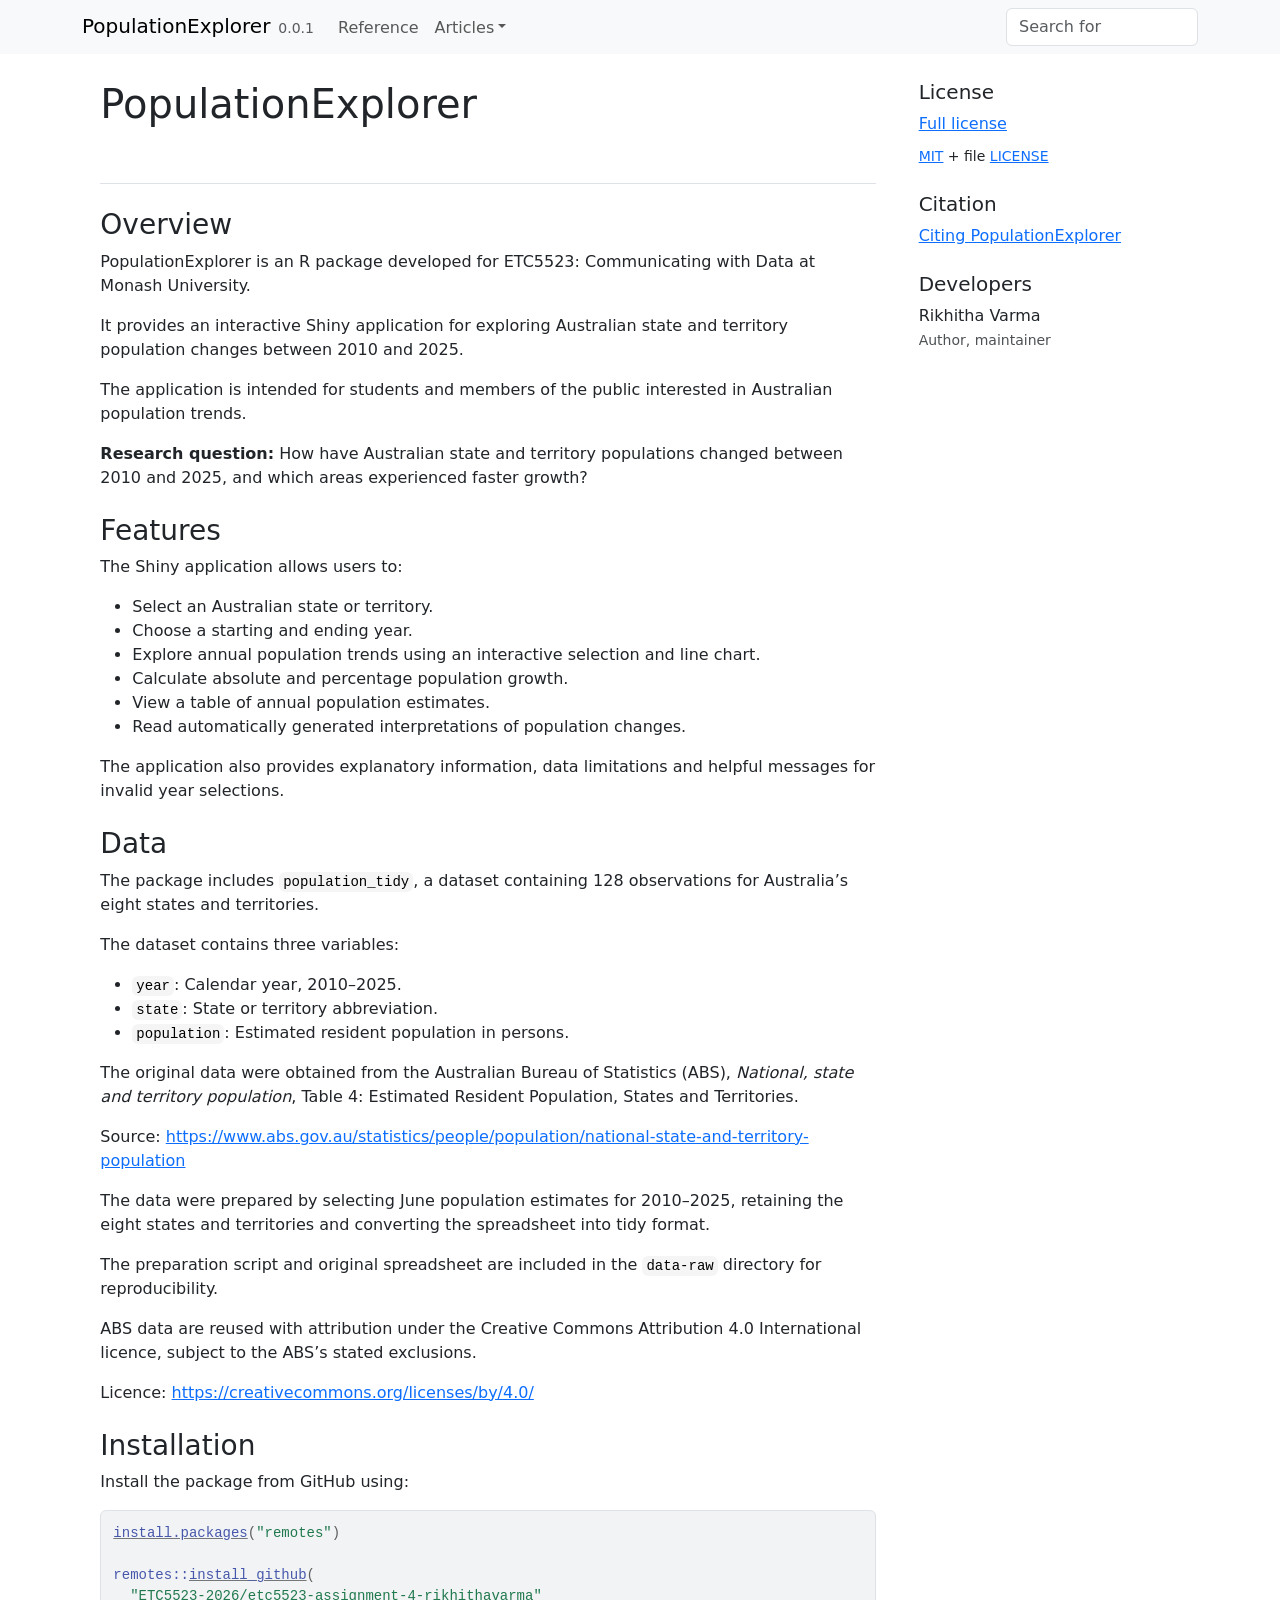
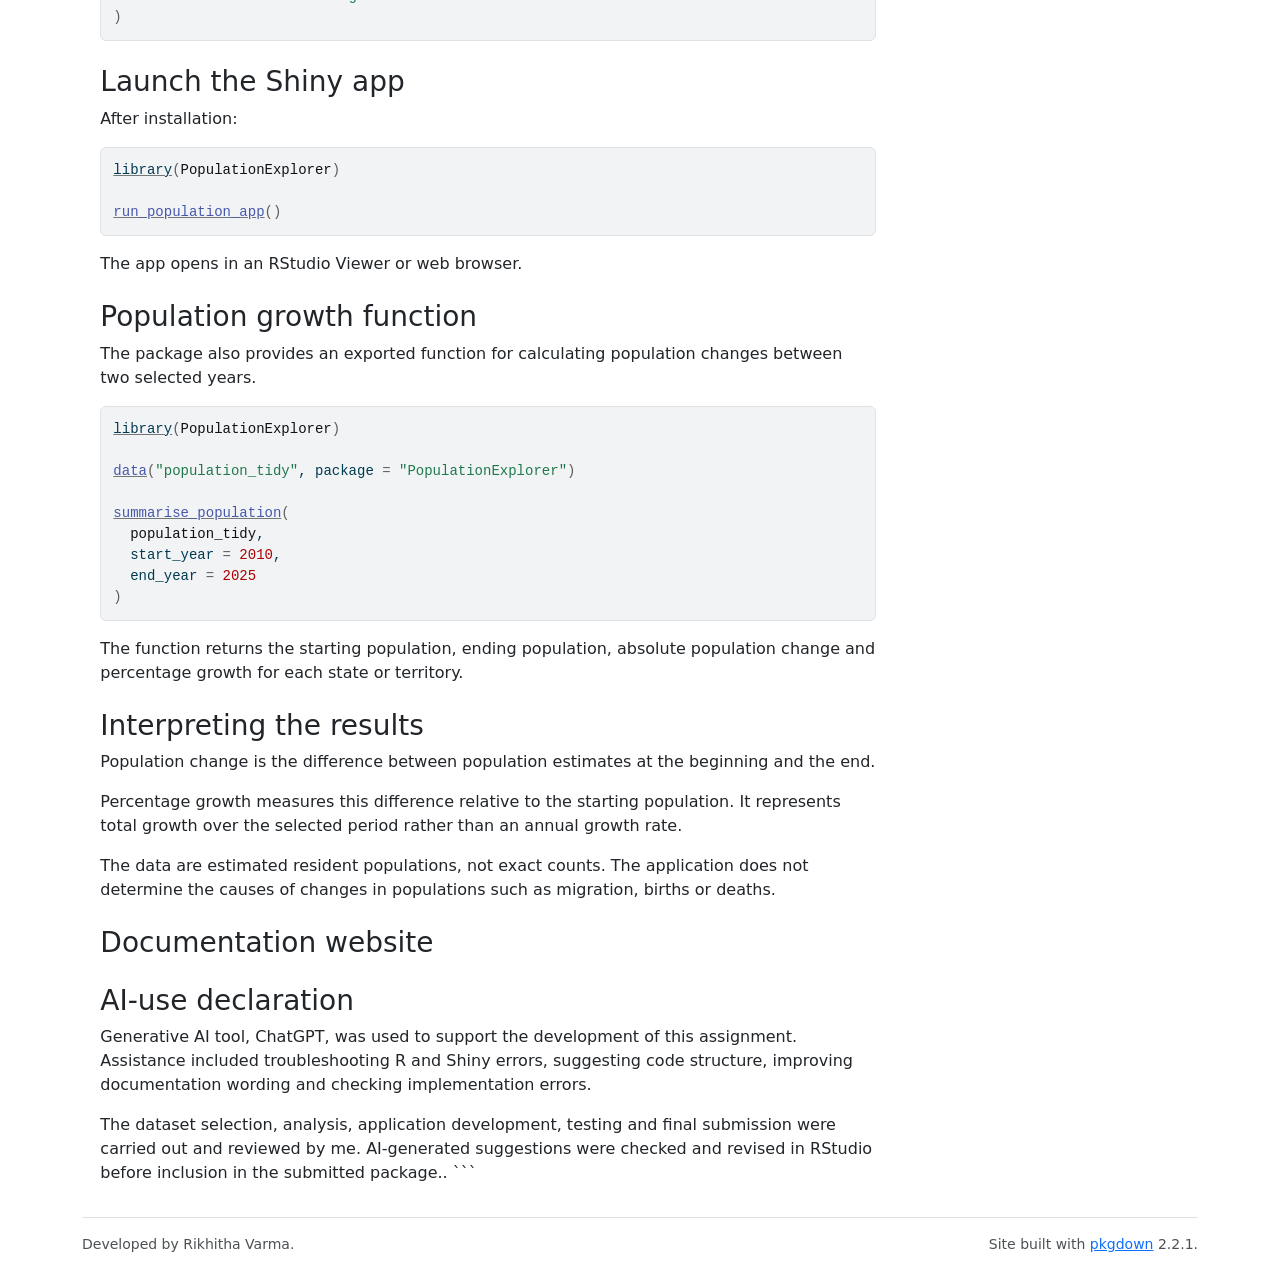
==== docs/index.html @ 6e0d7a97 "Added pkgdown documentation website" ====
<!DOCTYPE html>
<!-- Generated by pkgdown: do not edit by hand --><html lang="en">
<head>
<meta http-equiv="Content-Type" content="text/html; charset=UTF-8">
<meta charset="utf-8">
<meta http-equiv="X-UA-Compatible" content="IE=edge">
<meta name="viewport" content="width=device-width, initial-scale=1, shrink-to-fit=no">
<title>Explore Australian State and Territory Population Growth • PopulationExplorer</title>
<script src="deps/jquery-3.6.0/jquery-3.6.0.min.js"></script><meta name="viewport" content="width=device-width, initial-scale=1, shrink-to-fit=no">
<link href="deps/bootstrap-5.3.1/bootstrap.min.css" rel="stylesheet">
<script src="deps/bootstrap-5.3.1/bootstrap.bundle.min.js"></script><link href="deps/font-awesome-6.5.2/css/all.min.css" rel="stylesheet">
<link href="deps/font-awesome-6.5.2/css/v4-shims.min.css" rel="stylesheet">
<script src="deps/headroom-0.11.0/headroom.min.js"></script><script src="deps/headroom-0.11.0/jQuery.headroom.min.js"></script><script src="deps/bootstrap-toc-1.0.1/bootstrap-toc.min.js"></script><script src="deps/clipboard.js-2.0.11/clipboard.min.js"></script><script src="deps/search-1.0.0/autocomplete.jquery.min.js"></script><script src="deps/search-1.0.0/fuse.min.js"></script><script src="deps/search-1.0.0/mark.min.js"></script><!-- pkgdown --><script src="pkgdown.js"></script><meta property="og:title" content="Explore Australian State and Territory Population Growth">
<meta name="description" content="Provides annual population estimates for Australian states and territories from 2010 to 2025. Includes functions for summarising population growth and an interactive Shiny application for exploring population changes over time.">
<meta property="og:description" content="Provides annual population estimates for Australian states and territories from 2010 to 2025. Includes functions for summarising population growth and an interactive Shiny application for exploring population changes over time.">
</head>
<body>
    <a href="#main" class="visually-hidden-focusable">Skip to contents</a>


    <nav class="navbar navbar-expand-lg fixed-top bg-light" data-bs-theme="light" aria-label="Site navigation"><div class="container">

    <a class="navbar-brand me-2" href="index.html">PopulationExplorer</a>

    <small class="nav-text text-muted me-auto" data-bs-toggle="tooltip" data-bs-placement="bottom" title="">0.0.1</small>


    <button class="navbar-toggler" type="button" data-bs-toggle="collapse" data-bs-target="#navbar" aria-controls="navbar" aria-expanded="false" aria-label="Toggle navigation">
      <span class="navbar-toggler-icon"></span>
    </button>

    <div id="navbar" class="collapse navbar-collapse ms-3">
      <ul class="navbar-nav me-auto">
<li class="nav-item"><a class="nav-link" href="reference/index.html">Reference</a></li>
<li class="nav-item dropdown">
  <button class="nav-link dropdown-toggle" type="button" id="dropdown-articles" data-bs-toggle="dropdown" aria-expanded="false" aria-haspopup="true">Articles</button>
  <ul class="dropdown-menu" aria-labelledby="dropdown-articles">
<li><a class="dropdown-item" href="articles/using-population-explorer.html">Using PopulationExplorer</a></li>
  </ul>
</li>
      </ul>
<ul class="navbar-nav">
<li class="nav-item"><form class="form-inline" role="search">
 <input class="form-control" type="search" name="search-input" id="search-input" autocomplete="off" aria-label="Search site" placeholder="Search for" data-search-index="search.json">
</form></li>
      </ul>
</div>


  </div>
</nav><div class="container template-home">
<div class="row">
  <main id="main" class="col-md-9"><div class="section level1">
<div class="page-header"><h1 id="populationexplorer">PopulationExplorer<a class="anchor" aria-label="anchor" href="#populationexplorer"></a>
</h1></div>
<div class="section level2">
<h2 id="overview">Overview<a class="anchor" aria-label="anchor" href="#overview"></a>
</h2>
<p>PopulationExplorer is an R package developed for ETC5523: Communicating with Data at Monash University.</p>
<p>It provides an interactive Shiny application for exploring Australian state and territory population changes between 2010 and 2025.</p>
<p>The application is intended for students and members of the public interested in Australian population trends.</p>
<p><strong>Research question:</strong> How have Australian state and territory populations changed between 2010 and 2025, and which areas experienced faster growth?</p>
</div>
<div class="section level2">
<h2 id="features">Features<a class="anchor" aria-label="anchor" href="#features"></a>
</h2>
<p>The Shiny application allows users to:</p>
<ul>
<li>Select an Australian state or territory.</li>
<li>Choose a starting and ending year.</li>
<li>Explore annual population trends using an interactive selection and line chart.</li>
<li>Calculate absolute and percentage population growth.</li>
<li>View a table of annual population estimates.</li>
<li>Read automatically generated interpretations of population changes.</li>
</ul>
<p>The application also provides explanatory information, data limitations and helpful messages for invalid year selections.</p>
</div>
<div class="section level2">
<h2 id="data">Data<a class="anchor" aria-label="anchor" href="#data"></a>
</h2>
<p>The package includes <code>population_tidy</code>, a dataset containing 128 observations for Australia’s eight states and territories.</p>
<p>The dataset contains three variables:</p>
<ul>
<li>
<code>year</code>: Calendar year, 2010–2025.</li>
<li>
<code>state</code>: State or territory abbreviation.</li>
<li>
<code>population</code>: Estimated resident population in persons.</li>
</ul>
<p>The original data were obtained from the Australian Bureau of Statistics (ABS), <em>National, state and territory population</em>, Table 4: Estimated Resident Population, States and Territories.</p>
<p>Source: <a href="https://www.abs.gov.au/statistics/people/population/national-state-and-territory-population" class="external-link uri">https://www.abs.gov.au/statistics/people/population/national-state-and-territory-population</a></p>
<p>The data were prepared by selecting June population estimates for 2010–2025, retaining the eight states and territories and converting the spreadsheet into tidy format.</p>
<p>The preparation script and original spreadsheet are included in the <code>data-raw</code> directory for reproducibility.</p>
<p>ABS data are reused with attribution under the Creative Commons Attribution 4.0 International licence, subject to the ABS’s stated exclusions.</p>
<p>Licence: <a href="https://creativecommons.org/licenses/by/4.0/" class="external-link uri">https://creativecommons.org/licenses/by/4.0/</a></p>
</div>
<div class="section level2">
<h2 id="installation">Installation<a class="anchor" aria-label="anchor" href="#installation"></a>
</h2>
<p>Install the package from GitHub using:</p>
<div class="sourceCode" id="cb1"><pre class="downlit sourceCode r">
<code class="sourceCode R"><span><span class="fu"><a href="https://rdrr.io/r/utils/install.packages.html" class="external-link">install.packages</a></span><span class="op">(</span><span class="st">"remotes"</span><span class="op">)</span></span>
<span></span>
<span><span class="fu">remotes</span><span class="fu">::</span><span class="fu"><a href="https://remotes.r-lib.org/reference/install_github.html" class="external-link">install_github</a></span><span class="op">(</span></span>
<span>  <span class="st">"ETC5523-2026/etc5523-assignment-4-rikhithavarma"</span></span>
<span><span class="op">)</span></span></code></pre></div>
</div>
<div class="section level2">
<h2 id="launch-the-shiny-app">Launch the Shiny app<a class="anchor" aria-label="anchor" href="#launch-the-shiny-app"></a>
</h2>
<p>After installation:</p>
<div class="sourceCode" id="cb2"><pre class="downlit sourceCode r">
<code class="sourceCode R"><span><span class="kw"><a href="https://rdrr.io/r/base/library.html" class="external-link">library</a></span><span class="op">(</span><span class="va">PopulationExplorer</span><span class="op">)</span></span>
<span></span>
<span><span class="fu"><a href="reference/run_population_app.html">run_population_app</a></span><span class="op">(</span><span class="op">)</span></span></code></pre></div>
<p>The app opens in an RStudio Viewer or web browser.</p>
</div>
<div class="section level2">
<h2 id="population-growth-function">Population growth function<a class="anchor" aria-label="anchor" href="#population-growth-function"></a>
</h2>
<p>The package also provides an exported function for calculating population changes between two selected years.</p>
<div class="sourceCode" id="cb3"><pre class="downlit sourceCode r">
<code class="sourceCode R"><span><span class="kw"><a href="https://rdrr.io/r/base/library.html" class="external-link">library</a></span><span class="op">(</span><span class="va">PopulationExplorer</span><span class="op">)</span></span>
<span></span>
<span><span class="fu"><a href="https://rdrr.io/r/utils/data.html" class="external-link">data</a></span><span class="op">(</span><span class="st">"population_tidy"</span>, package <span class="op">=</span> <span class="st">"PopulationExplorer"</span><span class="op">)</span></span>
<span></span>
<span><span class="fu"><a href="reference/summarise_population.html">summarise_population</a></span><span class="op">(</span></span>
<span>  <span class="va">population_tidy</span>,</span>
<span>  start_year <span class="op">=</span> <span class="fl">2010</span>,</span>
<span>  end_year <span class="op">=</span> <span class="fl">2025</span></span>
<span><span class="op">)</span></span></code></pre></div>
<p>The function returns the starting population, ending population, absolute population change and percentage growth for each state or territory.</p>
</div>
<div class="section level2">
<h2 id="interpreting-the-results">Interpreting the results<a class="anchor" aria-label="anchor" href="#interpreting-the-results"></a>
</h2>
<p>Population change is the difference between population estimates at the beginning and the end.</p>
<p>Percentage growth measures this difference relative to the starting population. It represents total growth over the selected period rather than an annual growth rate.</p>
<p>The data are estimated resident populations, not exact counts. The application does not determine the causes of changes in populations such as migration, births or deaths.</p>
</div>
<div class="section level2">
<h2 id="documentation-website">Documentation website<a class="anchor" aria-label="anchor" href="#documentation-website"></a>
</h2>
</div>
<div class="section level2">
<h2 id="ai-use-declaration">AI-use declaration<a class="anchor" aria-label="anchor" href="#ai-use-declaration"></a>
</h2>
<p>Generative AI tool, ChatGPT, was used to support the development of this assignment. Assistance included troubleshooting R and Shiny errors, suggesting code structure, improving documentation wording and checking implementation errors.</p>
<p>The dataset selection, analysis, application development, testing and final submission were carried out and reviewed by me. AI-generated suggestions were checked and revised in RStudio before inclusion in the submitted package.. ```</p>
</div>
</div>
  </main><aside class="col-md-3"><div class="license">
<h2 data-toc-skip>License</h2>
<ul class="list-unstyled">
<li><a href="LICENSE.html">Full license</a></li>
<li><small><a href="https://opensource.org/licenses/mit-license.php" class="external-link">MIT</a> + file <a href="LICENSE-text.html">LICENSE</a></small></li>
</ul>
</div>


<div class="citation">
<h2 data-toc-skip>Citation</h2>
<ul class="list-unstyled">
<li><a href="authors.html#citation">Citing PopulationExplorer</a></li>
</ul>
</div>

<div class="developers">
<h2 data-toc-skip>Developers</h2>
<ul class="list-unstyled">
<li>Rikhitha Varma <br><small class="roles"> Author, maintainer </small>   </li>
</ul>
</div>



  </aside>
</div>


    <footer><div class="pkgdown-footer-left">
  <p>Developed by Rikhitha Varma.</p>
</div>

<div class="pkgdown-footer-right">
  <p>Site built with <a href="https://pkgdown.r-lib.org/" class="external-link">pkgdown</a> 2.2.1.</p>
</div>

    </footer>
</div>





  </body>
</html>
---- docs/deps/font-awesome-6.5.2/css/v4-shims.min.css ----
/*!
 * Font Awesome Free 6.5.2 by @fontawesome - https://fontawesome.com
 * License - https://fontawesome.com/license/free (Icons: CC BY 4.0, Fonts: SIL OFL 1.1, Code: MIT License)
 * Copyright 2024 Fonticons, Inc.
 */
.fa.fa-glass:before{content:"\f000"}.fa.fa-envelope-o{font-family:"Font Awesome 6 Free";font-weight:400}.fa.fa-envelope-o:before{content:"\f0e0"}.fa.fa-star-o{font-family:"Font Awesome 6 Free";font-weight:400}.fa.fa-star-o:before{content:"\f005"}.fa.fa-close:before,.fa.fa-remove:before{content:"\f00d"}.fa.fa-gear:before{content:"\f013"}.fa.fa-trash-o{font-family:"Font Awesome 6 Free";font-weight:400}.fa.fa-trash-o:before{content:"\f2ed"}.fa.fa-home:before{content:"\f015"}.fa.fa-file-o{font-family:"Font Awesome 6 Free";font-weight:400}.fa.fa-file-o:before{content:"\f15b"}.fa.fa-clock-o{font-family:"Font Awesome 6 Free";font-weight:400}.fa.fa-clock-o:before{content:"\f017"}.fa.fa-arrow-circle-o-down{font-family:"Font Awesome 6 Free";font-weight:400}.fa.fa-arrow-circle-o-down:before{content:"\f358"}.fa.fa-arrow-circle-o-up{font-family:"Font Awesome 6 Free";font-weight:400}.fa.fa-arrow-circle-o-up:before{content:"\f35b"}.fa.fa-play-circle-o{font-family:"Font Awesome 6 Free";font-weight:400}.fa.fa-play-circle-o:before{content:"\f144"}.fa.fa-repeat:before,.fa.fa-rotate-right:before{content:"\f01e"}.fa.fa-refresh:before{content:"\f021"}.fa.fa-list-alt{font-family:"Font Awesome 6 Free";font-weight:400}.fa.fa-list-alt:before{content:"\f022"}.fa.fa-dedent:before{content:"\f03b"}.fa.fa-video-camera:before{content:"\f03d"}.fa.fa-picture-o{font-family:"Font Awesome 6 Free";font-weight:400}.fa.fa-picture-o:before{content:"\f03e"}.fa.fa-photo{font-family:"Font Awesome 6 Free";font-weight:400}.fa.fa-photo:before{content:"\f03e"}.fa.fa-image{font-family:"Font Awesome 6 Free";font-weight:400}.fa.fa-image:before{content:"\f03e"}.fa.fa-map-marker:before{content:"\f3c5"}.fa.fa-pencil-square-o{font-family:"Font Awesome 6 Free";font-weight:400}.fa.fa-pencil-square-o:before{content:"\f044"}.fa.fa-edit{font-family:"Font Awesome 6 Free";font-weight:400}.fa.fa-edit:before{content:"\f044"}.fa.fa-share-square-o:before{content:"\f14d"}.fa.fa-check-square-o{font-family:"Font Awesome 6 Free";font-weight:400}.fa.fa-check-square-o:before{content:"\f14a"}.fa.fa-arrows:before{content:"\f0b2"}.fa.fa-times-circle-o{font-family:"Font Awesome 6 Free";font-weight:400}.fa.fa-times-circle-o:before{content:"\f057"}.fa.fa-check-circle-o{font-family:"Font Awesome 6 Free";font-weight:400}.fa.fa-check-circle-o:before{content:"\f058"}.fa.fa-mail-forward:before{content:"\f064"}.fa.fa-expand:before{content:"\f424"}.fa.fa-compress:before{content:"\f422"}.fa.fa-eye,.fa.fa-eye-slash{font-family:"Font Awesome 6 Free";font-weight:400}.fa.fa-warning:before{content:"\f071"}.fa.fa-calendar:before{content:"\f073"}.fa.fa-arrows-v:before{content:"\f338"}.fa.fa-arrows-h:before{content:"\f337"}.fa.fa-bar-chart-o:before,.fa.fa-bar-chart:before{content:"\e0e3"}.fa.fa-twitter-square{font-family:"Font Awesome 6 Brands";font-weight:400}.fa.fa-twitter-square:before{content:"\f081"}.fa.fa-facebook-square{font-family:"Font Awesome 6 Brands";font-weight:400}.fa.fa-facebook-square:before{content:"\f082"}.fa.fa-gears:before{content:"\f085"}.fa.fa-thumbs-o-up{font-family:"Font Awesome 6 Free";font-weight:400}.fa.fa-thumbs-o-up:before{content:"\f164"}.fa.fa-thumbs-o-down{font-family:"Font Awesome 6 Free";font-weight:400}.fa.fa-thumbs-o-down:before{content:"\f165"}.fa.fa-heart-o{font-family:"Font Awesome 6 Free";font-weight:400}.fa.fa-heart-o:before{content:"\f004"}.fa.fa-sign-out:before{content:"\f2f5"}.fa.fa-linkedin-square{font-family:"Font Awesome 6 Brands";font-weight:400}.fa.fa-linkedin-square:before{content:"\f08c"}.fa.fa-thumb-tack:before{content:"\f08d"}.fa.fa-external-link:before{content:"\f35d"}.fa.fa-sign-in:before{content:"\f2f6"}.fa.fa-github-square{font-family:"Font Awesome 6 Brands";font-weight:400}.fa.fa-github-square:before{content:"\f092"}.fa.fa-lemon-o{font-family:"Font Awesome 6 Free";font-weight:400}.fa.fa-lemon-o:before{content:"\f094"}.fa.fa-square-o{font-family:"Font Awesome 6 Free";font-weight:400}.fa.fa-square-o:before{content:"\f0c8"}.fa.fa-bookmark-o{font-family:"Font Awesome 6 Free";font-weight:400}.fa.fa-bookmark-o:before{content:"\f02e"}.fa.fa-facebook,.fa.fa-twitter{font-family:"Font Awesome 6 Brands";font-weight:400}.fa.fa-facebook:before{content:"\f39e"}.fa.fa-facebook-f{font-family:"Font Awesome 6 Brands";font-weight:400}.fa.fa-facebook-f:before{content:"\f39e"}.fa.fa-github{font-family:"Font Awesome 6 Brands";font-weight:400}.fa.fa-credit-card{font-family:"Font Awesome 6 Free";font-weight:400}.fa.fa-feed:before{content:"\f09e"}.fa.fa-hdd-o{font-family:"Font Awesome 6 Free";font-weight:400}.fa.fa-hdd-o:before{content:"\f0a0"}.fa.fa-hand-o-right{font-family:"Font Awesome 6 Free";font-weight:400}.fa.fa-hand-o-right:before{content:"\f0a4"}.fa.fa-hand-o-left{font-family:"Font Awesome 6 Free";font-weight:400}.fa.fa-hand-o-left:before{content:"\f0a5"}.fa.fa-hand-o-up{font-family:"Font Awesome 6 Free";font-weight:400}.fa.fa-hand-o-up:before{content:"\f0a6"}.fa.fa-hand-o-down{font-family:"Font Awesome 6 Free";font-weight:400}.fa.fa-hand-o-down:before{content:"\f0a7"}.fa.fa-globe:before{content:"\f57d"}.fa.fa-tasks:before{content:"\f828"}.fa.fa-arrows-alt:before{content:"\f31e"}.fa.fa-group:before{content:"\f0c0"}.fa.fa-chain:before{content:"\f0c1"}.fa.fa-cut:before{content:"\f0c4"}.fa.fa-files-o{font-family:"Font Awesome 6 Free";font-weight:400}.fa.fa-files-o:before{content:"\f0c5"}.fa.fa-floppy-o{font-family:"Font Awesome 6 Free";font-weight:400}.fa.fa-floppy-o:before{content:"\f0c7"}.fa.fa-save{font-family:"Font Awesome 6 Free";font-weight:400}.fa.fa-save:before{content:"\f0c7"}.fa.fa-navicon:before,.fa.fa-reorder:before{content:"\f0c9"}.fa.fa-magic:before{content:"\e2ca"}.fa.fa-pinterest,.fa.fa-pinterest-square{font-family:"Font Awesome 6 Brands";font-weight:400}.fa.fa-pinterest-square:before{content:"\f0d3"}.fa.fa-google-plus-square{font-family:"Font Awesome 6 Brands";font-weight:400}.fa.fa-google-plus-square:before{content:"\f0d4"}.fa.fa-google-plus{font-family:"Font Awesome 6 Brands";font-weight:400}.fa.fa-google-plus:before{content:"\f0d5"}.fa.fa-money:before{content:"\f3d1"}.fa.fa-unsorted:before{content:"\f0dc"}.fa.fa-sort-desc:before{content:"\f0dd"}.fa.fa-sort-asc:before{content:"\f0de"}.fa.fa-linkedin{font-family:"Font Awesome 6 Brands";font-weight:400}.fa.fa-linkedin:before{content:"\f0e1"}.fa.fa-rotate-left:before{content:"\f0e2"}.fa.fa-legal:before{content:"\f0e3"}.fa.fa-dashboard:before,.fa.fa-tachometer:before{content:"\f625"}.fa.fa-comment-o{font-family:"Font Awesome 6 Free";font-weight:400}.fa.fa-comment-o:before{content:"\f075"}.fa.fa-comments-o{font-family:"Font Awesome 6 Free";font-weight:400}.fa.fa-comments-o:before{content:"\f086"}.fa.fa-flash:before{content:"\f0e7"}.fa.fa-clipboard:before{content:"\f0ea"}.fa.fa-lightbulb-o{font-family:"Font Awesome 6 Free";font-weight:400}.fa.fa-lightbulb-o:before{content:"\f0eb"}.fa.fa-exchange:before{content:"\f362"}.fa.fa-cloud-download:before{content:"\f0ed"}.fa.fa-cloud-upload:before{content:"\f0ee"}.fa.fa-bell-o{font-family:"Font Awesome 6 Free";font-weight:400}.fa.fa-bell-o:before{content:"\f0f3"}.fa.fa-cutlery:before{content:"\f2e7"}.fa.fa-file-text-o{font-family:"Font Awesome 6 Free";font-weight:400}.fa.fa-file-text-o:before{content:"\f15c"}.fa.fa-building-o{font-family:"Font Awesome 6 Free";font-weight:400}.fa.fa-building-o:before{content:"\f1ad"}.fa.fa-hospital-o{font-family:"Font Awesome 6 Free";font-weight:400}.fa.fa-hospital-o:before{content:"\f0f8"}.fa.fa-tablet:before{content:"\f3fa"}.fa.fa-mobile-phone:before,.fa.fa-mobile:before{content:"\f3cd"}.fa.fa-circle-o{font-family:"Font Awesome 6 Free";font-weight:400}.fa.fa-circle-o:before{content:"\f111"}.fa.fa-mail-reply:before{content:"\f3e5"}.fa.fa-github-alt{font-family:"Font Awesome 6 Brands";font-weight:400}.fa.fa-folder-o{font-family:"Font Awesome 6 Free";font-weight:400}.fa.fa-folder-o:before{content:"\f07b"}.fa.fa-folder-open-o{font-family:"Font Awesome 6 Free";font-weight:400}.fa.fa-folder-open-o:before{content:"\f07c"}.fa.fa-smile-o{font-family:"Font Awesome 6 Free";font-weight:400}.fa.fa-smile-o:before{content:"\f118"}.fa.fa-frown-o{font-family:"Font Awesome 6 Free";font-weight:400}.fa.fa-frown-o:before{content:"\f119"}.fa.fa-meh-o{font-family:"Font Awesome 6 Free";font-weight:400}.fa.fa-meh-o:before{content:"\f11a"}.fa.fa-keyboard-o{font-family:"Font Awesome 6 Free";font-weight:400}.fa.fa-keyboard-o:before{content:"\f11c"}.fa.fa-flag-o{font-family:"Font Awesome 6 Free";font-weight:400}.fa.fa-flag-o:before{content:"\f024"}.fa.fa-mail-reply-all:before{content:"\f122"}.fa.fa-star-half-o{font-family:"Font Awesome 6 Free";font-weight:400}.fa.fa-star-half-o:before{content:"\f5c0"}.fa.fa-star-half-empty{font-family:"Font Awesome 6 Free";font-weight:400}.fa.fa-star-half-empty:before{content:"\f5c0"}.fa.fa-star-half-full{font-family:"Font Awesome 6 Free";font-weight:400}.fa.fa-star-half-full:before{content:"\f5c0"}.fa.fa-code-fork:before{content:"\f126"}.fa.fa-chain-broken:before,.fa.fa-unlink:before{content:"\f127"}.fa.fa-calendar-o{font-family:"Font Awesome 6 Free";font-weight:400}.fa.fa-calendar-o:before{content:"\f133"}.fa.fa-css3,.fa.fa-html5,.fa.fa-maxcdn{font-family:"Font Awesome 6 Brands";font-weight:400}.fa.fa-unlock-alt:before{content:"\f09c"}.fa.fa-minus-square-o{font-family:"Font Awesome 6 Free";font-weight:400}.fa.fa-minus-square-o:before{content:"\f146"}.fa.fa-level-up:before{content:"\f3bf"}.fa.fa-level-down:before{content:"\f3be"}.fa.fa-pencil-square:before{content:"\f14b"}.fa.fa-external-link-square:before{content:"\f360"}.fa.fa-compass{font-family:"Font Awesome 6 Free";font-weight:400}.fa.fa-caret-square-o-down{font-family:"Font Awesome 6 Free";font-weight:400}.fa.fa-caret-square-o-down:before{content:"\f150"}.fa.fa-toggle-down{font-family:"Font Awesome 6 Free";font-weight:400}.fa.fa-toggle-down:before{content:"\f150"}.fa.fa-caret-square-o-up{font-family:"Font Awesome 6 Free";font-weight:400}.fa.fa-caret-square-o-up:before{content:"\f151"}.fa.fa-toggle-up{font-family:"Font Awesome 6 Free";font-weight:400}.fa.fa-toggle-up:before{content:"\f151"}.fa.fa-caret-square-o-right{font-family:"Font Awesome 6 Free";font-weight:400}.fa.fa-caret-square-o-right:before{content:"\f152"}.fa.fa-toggle-right{font-family:"Font Awesome 6 Free";font-weight:400}.fa.fa-toggle-right:before{content:"\f152"}.fa.fa-eur:before,.fa.fa-euro:before{content:"\f153"}.fa.fa-gbp:before{content:"\f154"}.fa.fa-dollar:before,.fa.fa-usd:before{content:"\24"}.fa.fa-inr:before,.fa.fa-rupee:before{content:"\e1bc"}.fa.fa-cny:before,.fa.fa-jpy:before,.fa.fa-rmb:before,.fa.fa-yen:before{content:"\f157"}.fa.fa-rouble:before,.fa.fa-rub:before,.fa.fa-ruble:before{content:"\f158"}.fa.fa-krw:before,.fa.fa-won:before{content:"\f159"}.fa.fa-bitcoin,.fa.fa-btc{font-family:"Font Awesome 6 Brands";font-weight:400}.fa.fa-bitcoin:before{content:"\f15a"}.fa.fa-file-text:before{content:"\f15c"}.fa.fa-sort-alpha-asc:before{content:"\f15d"}.fa.fa-sort-alpha-desc:before{content:"\f881"}.fa.fa-sort-amount-asc:before{content:"\f884"}.fa.fa-sort-amount-desc:before{content:"\f160"}.fa.fa-sort-numeric-asc:before{content:"\f162"}.fa.fa-sort-numeric-desc:before{content:"\f886"}.fa.fa-youtube-square{font-family:"Font Awesome 6 Brands";font-weight:400}.fa.fa-youtube-square:before{content:"\f431"}.fa.fa-xing,.fa.fa-xing-square,.fa.fa-youtube{font-family:"Font Awesome 6 Brands";font-weight:400}.fa.fa-xing-square:before{content:"\f169"}.fa.fa-youtube-play{font-family:"Font Awesome 6 Brands";font-weight:400}.fa.fa-youtube-play:before{content:"\f167"}.fa.fa-adn,.fa.fa-bitbucket,.fa.fa-bitbucket-square,.fa.fa-dropbox,.fa.fa-flickr,.fa.fa-instagram,.fa.fa-stack-overflow{font-family:"Font Awesome 6 Brands";font-weight:400}.fa.fa-bitbucket-square:before{content:"\f171"}.fa.fa-tumblr,.fa.fa-tumblr-square{font-family:"Font Awesome 6 Brands";font-weight:400}.fa.fa-tumblr-square:before{content:"\f174"}.fa.fa-long-arrow-down:before{content:"\f309"}.fa.fa-long-arrow-up:before{content:"\f30c"}.fa.fa-long-arrow-left:before{content:"\f30a"}.fa.fa-long-arrow-right:before{content:"\f30b"}.fa.fa-android,.fa.fa-apple,.fa.fa-dribbble,.fa.fa-foursquare,.fa.fa-gittip,.fa.fa-gratipay,.fa.fa-linux,.fa.fa-skype,.fa.fa-trello,.fa.fa-windows{font-family:"Font Awesome 6 Brands";font-weight:400}.fa.fa-gittip:before{content:"\f184"}.fa.fa-sun-o{font-family:"Font Awesome 6 Free";font-weight:400}.fa.fa-sun-o:before{content:"\f185"}.fa.fa-moon-o{font-family:"Font Awesome 6 Free";font-weight:400}.fa.fa-moon-o:before{content:"\f186"}.fa.fa-pagelines,.fa.fa-renren,.fa.fa-stack-exchange,.fa.fa-vk,.fa.fa-weibo{font-family:"Font Awesome 6 Brands";font-weight:400}.fa.fa-arrow-circle-o-right{font-family:"Font Awesome 6 Free";font-weight:400}.fa.fa-arrow-circle-o-right:before{content:"\f35a"}.fa.fa-arrow-circle-o-left{font-family:"Font Awesome 6 Free";font-weight:400}.fa.fa-arrow-circle-o-left:before{content:"\f359"}.fa.fa-caret-square-o-left{font-family:"Font Awesome 6 Free";font-weight:400}.fa.fa-caret-square-o-left:before{content:"\f191"}.fa.fa-toggle-left{font-family:"Font Awesome 6 Free";font-weight:400}.fa.fa-toggle-left:before{content:"\f191"}.fa.fa-dot-circle-o{font-family:"Font Awesome 6 Free";font-weight:400}.fa.fa-dot-circle-o:before{content:"\f192"}.fa.fa-vimeo-square{font-family:"Font Awesome 6 Brands";font-weight:400}.fa.fa-vimeo-square:before{content:"\f194"}.fa.fa-try:before,.fa.fa-turkish-lira:before{content:"\e2bb"}.fa.fa-plus-square-o{font-family:"Font Awesome 6 Free";font-weight:400}.fa.fa-plus-square-o:before{content:"\f0fe"}.fa.fa-openid,.fa.fa-slack,.fa.fa-wordpress{font-family:"Font Awesome 6 Brands";font-weight:400}.fa.fa-bank:before,.fa.fa-institution:before{content:"\f19c"}.fa.fa-mortar-board:before{content:"\f19d"}.fa.fa-google,.fa.fa-reddit,.fa.fa-reddit-square,.fa.fa-yahoo{font-family:"Font Awesome 6 Brands";font-weight:400}.fa.fa-reddit-square:before{content:"\f1a2"}.fa.fa-behance,.fa.fa-behance-square,.fa.fa-delicious,.fa.fa-digg,.fa.fa-drupal,.fa.fa-joomla,.fa.fa-pied-piper-alt,.fa.fa-pied-piper-pp,.fa.fa-stumbleupon,.fa.fa-stumbleupon-circle{font-family:"Font Awesome 6 Brands";font-weight:400}.fa.fa-behance-square:before{content:"\f1b5"}.fa.fa-steam,.fa.fa-steam-square{font-family:"Font Awesome 6 Brands";font-weight:400}.fa.fa-steam-square:before{content:"\f1b7"}.fa.fa-automobile:before{content:"\f1b9"}.fa.fa-cab:before{content:"\f1ba"}.fa.fa-deviantart,.fa.fa-soundcloud,.fa.fa-spotify{font-family:"Font Awesome 6 Brands";font-weight:400}.fa.fa-file-pdf-o{font-family:"Font Awesome 6 Free";font-weight:400}.fa.fa-file-pdf-o:before{content:"\f1c1"}.fa.fa-file-word-o{font-family:"Font Awesome 6 Free";font-weight:400}.fa.fa-file-word-o:before{content:"\f1c2"}.fa.fa-file-excel-o{font-family:"Font Awesome 6 Free";font-weight:400}.fa.fa-file-excel-o:before{content:"\f1c3"}.fa.fa-file-powerpoint-o{font-family:"Font Awesome 6 Free";font-weight:400}.fa.fa-file-powerpoint-o:before{content:"\f1c4"}.fa.fa-file-image-o{font-family:"Font Awesome 6 Free";font-weight:400}.fa.fa-file-image-o:before{content:"\f1c5"}.fa.fa-file-photo-o{font-family:"Font Awesome 6 Free";font-weight:400}.fa.fa-file-photo-o:before{content:"\f1c5"}.fa.fa-file-picture-o{font-family:"Font Awesome 6 Free";font-weight:400}.fa.fa-file-picture-o:before{content:"\f1c5"}.fa.fa-file-archive-o{font-family:"Font Awesome 6 Free";font-weight:400}.fa.fa-file-archive-o:before{content:"\f1c6"}.fa.fa-file-zip-o{font-family:"Font Awesome 6 Free";font-weight:400}.fa.fa-file-zip-o:before{content:"\f1c6"}.fa.fa-file-audio-o{font-family:"Font Awesome 6 Free";font-weight:400}.fa.fa-file-audio-o:before{content:"\f1c7"}.fa.fa-file-sound-o{font-family:"Font Awesome 6 Free";font-weight:400}.fa.fa-file-sound-o:before{content:"\f1c7"}.fa.fa-file-video-o{font-family:"Font Awesome 6 Free";font-weight:400}.fa.fa-file-video-o:before{content:"\f1c8"}.fa.fa-file-movie-o{font-family:"Font Awesome 6 Free";font-weight:400}.fa.fa-file-movie-o:before{content:"\f1c8"}.fa.fa-file-code-o{font-family:"Font Awesome 6 Free";font-weight:400}.fa.fa-file-code-o:before{content:"\f1c9"}.fa.fa-codepen,.fa.fa-jsfiddle,.fa.fa-vine{font-family:"Font Awesome 6 Brands";font-weight:400}.fa.fa-life-bouy:before,.fa.fa-life-buoy:before,.fa.fa-life-saver:before,.fa.fa-support:before{content:"\f1cd"}.fa.fa-circle-o-notch:before{content:"\f1ce"}.fa.fa-ra,.fa.fa-rebel{font-family:"Font Awesome 6 Brands";font-weight:400}.fa.fa-ra:before{content:"\f1d0"}.fa.fa-resistance{font-family:"Font Awesome 6 Brands";font-weight:400}.fa.fa-resistance:before{content:"\f1d0"}.fa.fa-empire,.fa.fa-ge{font-family:"Font Awesome 6 Brands";font-weight:400}.fa.fa-ge:before{content:"\f1d1"}.fa.fa-git-square{font-family:"Font Awesome 6 Brands";font-weight:400}.fa.fa-git-square:before{content:"\f1d2"}.fa.fa-git,.fa.fa-hacker-news,.fa.fa-y-combinator-square{font-family:"Font Awesome 6 Brands";font-weight:400}.fa.fa-y-combinator-square:before{content:"\f1d4"}.fa.fa-yc-square{font-family:"Font Awesome 6 Brands";font-weight:400}.fa.fa-yc-square:before{content:"\f1d4"}.fa.fa-qq,.fa.fa-tencent-weibo,.fa.fa-wechat,.fa.fa-weixin{font-family:"Font Awesome 6 Brands";font-weight:400}.fa.fa-wechat:before{content:"\f1d7"}.fa.fa-send:before{content:"\f1d8"}.fa.fa-paper-plane-o{font-family:"Font Awesome 6 Free";font-weight:400}.fa.fa-paper-plane-o:before{content:"\f1d8"}.fa.fa-send-o{font-family:"Font Awesome 6 Free";font-weight:400}.fa.fa-send-o:before{content:"\f1d8"}.fa.fa-circle-thin{font-family:"Font Awesome 6 Free";font-weight:400}.fa.fa-circle-thin:before{content:"\f111"}.fa.fa-header:before{content:"\f1dc"}.fa.fa-futbol-o{font-family:"Font Awesome 6 Free";font-weight:400}.fa.fa-futbol-o:before{content:"\f1e3"}.fa.fa-soccer-ball-o{font-family:"Font Awesome 6 Free";font-weight:400}.fa.fa-soccer-ball-o:before{content:"\f1e3"}.fa.fa-slideshare,.fa.fa-twitch,.fa.fa-yelp{font-family:"Font Awesome 6 Brands";font-weight:400}.fa.fa-newspaper-o{font-family:"Font Awesome 6 Free";font-weight:400}.fa.fa-newspaper-o:before{content:"\f1ea"}.fa.fa-cc-amex,.fa.fa-cc-discover,.fa.fa-cc-mastercard,.fa.fa-cc-paypal,.fa.fa-cc-stripe,.fa.fa-cc-visa,.fa.fa-google-wallet,.fa.fa-paypal{font-family:"Font Awesome 6 Brands";font-weight:400}.fa.fa-bell-slash-o{font-family:"Font Awesome 6 Free";font-weight:400}.fa.fa-bell-slash-o:before{content:"\f1f6"}.fa.fa-trash:before{content:"\f2ed"}.fa.fa-copyright{font-family:"Font Awesome 6 Free";font-weight:400}.fa.fa-eyedropper:before{content:"\f1fb"}.fa.fa-area-chart:before{content:"\f1fe"}.fa.fa-pie-chart:before{content:"\f200"}.fa.fa-line-chart:before{content:"\f201"}.fa.fa-lastfm,.fa.fa-lastfm-square{font-family:"Font Awesome 6 Brands";font-weight:400}.fa.fa-lastfm-square:before{content:"\f203"}.fa.fa-angellist,.fa.fa-ioxhost{font-family:"Font Awesome 6 Brands";font-weight:400}.fa.fa-cc{font-family:"Font Awesome 6 Free";font-weight:400}.fa.fa-cc:before{content:"\f20a"}.fa.fa-ils:before,.fa.fa-shekel:before,.fa.fa-sheqel:before{content:"\f20b"}.fa.fa-buysellads,.fa.fa-connectdevelop,.fa.fa-dashcube,.fa.fa-forumbee,.fa.fa-leanpub,.fa.fa-sellsy,.fa.fa-shirtsinbulk,.fa.fa-simplybuilt,.fa.fa-skyatlas{font-family:"Font Awesome 6 Brands";font-weight:400}.fa.fa-diamond{font-family:"Font Awesome 6 Free";font-weight:400}.fa.fa-diamond:before{content:"\f3a5"}.fa.fa-intersex:before,.fa.fa-transgender:before{content:"\f224"}.fa.fa-transgender-alt:before{content:"\f225"}.fa.fa-facebook-official{font-family:"Font Awesome 6 Brands";font-weight:400}.fa.fa-facebook-official:before{content:"\f09a"}.fa.fa-pinterest-p,.fa.fa-whatsapp{font-family:"Font Awesome 6 Brands";font-weight:400}.fa.fa-hotel:before{content:"\f236"}.fa.fa-medium,.fa.fa-viacoin,.fa.fa-y-combinator,.fa.fa-yc{font-family:"Font Awesome 6 Brands";font-weight:400}.fa.fa-yc:before{content:"\f23b"}.fa.fa-expeditedssl,.fa.fa-opencart,.fa.fa-optin-monster{font-family:"Font Awesome 6 Brands";font-weight:400}.fa.fa-battery-4:before,.fa.fa-battery:before{content:"\f240"}.fa.fa-battery-3:before{content:"\f241"}.fa.fa-battery-2:before{content:"\f242"}.fa.fa-battery-1:before{content:"\f243"}.fa.fa-battery-0:before{content:"\f244"}.fa.fa-object-group,.fa.fa-object-ungroup,.fa.fa-sticky-note-o{font-family:"Font Awesome 6 Free";font-weight:400}.fa.fa-sticky-note-o:before{content:"\f249"}.fa.fa-cc-diners-club,.fa.fa-cc-jcb{font-family:"Font Awesome 6 Brands";font-weight:400}.fa.fa-clone{font-family:"Font Awesome 6 Free";font-weight:400}.fa.fa-hourglass-o:before{content:"\f254"}.fa.fa-hourglass-1:before{content:"\f251"}.fa.fa-hourglass-2:before{content:"\f252"}.fa.fa-hourglass-3:before{content:"\f253"}.fa.fa-hand-rock-o{font-family:"Font Awesome 6 Free";font-weight:400}.fa.fa-hand-rock-o:before{content:"\f255"}.fa.fa-hand-grab-o{font-family:"Font Awesome 6 Free";font-weight:400}.fa.fa-hand-grab-o:before{content:"\f255"}.fa.fa-hand-paper-o{font-family:"Font Awesome 6 Free";font-weight:400}.fa.fa-hand-paper-o:before{content:"\f256"}.fa.fa-hand-stop-o{font-family:"Font Awesome 6 Free";font-weight:400}.fa.fa-hand-stop-o:before{content:"\f256"}.fa.fa-hand-scissors-o{font-family:"Font Awesome 6 Free";font-weight:400}.fa.fa-hand-scissors-o:before{content:"\f257"}.fa.fa-hand-lizard-o{font-family:"Font Awesome 6 Free";font-weight:400}.fa.fa-hand-lizard-o:before{content:"\f258"}.fa.fa-hand-spock-o{font-family:"Font Awesome 6 Free";font-weight:400}.fa.fa-hand-spock-o:before{content:"\f259"}.fa.fa-hand-pointer-o{font-family:"Font Awesome 6 Free";font-weight:400}.fa.fa-hand-pointer-o:before{content:"\f25a"}.fa.fa-hand-peace-o{font-family:"Font Awesome 6 Free";font-weight:400}.fa.fa-hand-peace-o:before{content:"\f25b"}.fa.fa-registered{font-family:"Font Awesome 6 Free";font-weight:400}.fa.fa-creative-commons,.fa.fa-gg,.fa.fa-gg-circle,.fa.fa-odnoklassniki,.fa.fa-odnoklassniki-square{font-family:"Font Awesome 6 Brands";font-weight:400}.fa.fa-odnoklassniki-square:before{content:"\f264"}.fa.fa-chrome,.fa.fa-firefox,.fa.fa-get-pocket,.fa.fa-internet-explorer,.fa.fa-opera,.fa.fa-safari,.fa.fa-wikipedia-w{font-family:"Font Awesome 6 Brands";font-weight:400}.fa.fa-television:before{content:"\f26c"}.fa.fa-500px,.fa.fa-amazon,.fa.fa-contao{font-family:"Font Awesome 6 Brands";font-weight:400}.fa.fa-calendar-plus-o{font-family:"Font Awesome 6 Free";font-weight:400}.fa.fa-calendar-plus-o:before{content:"\f271"}.fa.fa-calendar-minus-o{font-family:"Font Awesome 6 Free";font-weight:400}.fa.fa-calendar-minus-o:before{content:"\f272"}.fa.fa-calendar-times-o{font-family:"Font Awesome 6 Free";font-weight:400}.fa.fa-calendar-times-o:before{content:"\f273"}.fa.fa-calendar-check-o{font-family:"Font Awesome 6 Free";font-weight:400}.fa.fa-calendar-check-o:before{content:"\f274"}.fa.fa-map-o{font-family:"Font Awesome 6 Free";font-weight:400}.fa.fa-map-o:before{content:"\f279"}.fa.fa-commenting:before{content:"\f4ad"}.fa.fa-commenting-o{font-family:"Font Awesome 6 Free";font-weight:400}.fa.fa-commenting-o:before{content:"\f4ad"}.fa.fa-houzz,.fa.fa-vimeo{font-family:"Font Awesome 6 Brands";font-weight:400}.fa.fa-vimeo:before{content:"\f27d"}.fa.fa-black-tie,.fa.fa-edge,.fa.fa-fonticons,.fa.fa-reddit-alien{font-family:"Font Awesome 6 Brands";font-weight:400}.fa.fa-credit-card-alt:before{content:"\f09d"}.fa.fa-codiepie,.fa.fa-fort-awesome,.fa.fa-mixcloud,.fa.fa-modx,.fa.fa-product-hunt,.fa.fa-scribd,.fa.fa-usb{font-family:"Font Awesome 6 Brands";font-weight:400}.fa.fa-pause-circle-o{font-family:"Font Awesome 6 Free";font-weight:400}.fa.fa-pause-circle-o:before{content:"\f28b"}.fa.fa-stop-circle-o{font-family:"Font Awesome 6 Free";font-weight:400}.fa.fa-stop-circle-o:before{content:"\f28d"}.fa.fa-bluetooth,.fa.fa-bluetooth-b,.fa.fa-envira,.fa.fa-gitlab,.fa.fa-wheelchair-alt,.fa.fa-wpbeginner,.fa.fa-wpforms{font-family:"Font Awesome 6 Brands";font-weight:400}.fa.fa-wheelchair-alt:before{content:"\f368"}.fa.fa-question-circle-o{font-family:"Font Awesome 6 Free";font-weight:400}.fa.fa-question-circle-o:before{content:"\f059"}.fa.fa-volume-control-phone:before{content:"\f2a0"}.fa.fa-asl-interpreting:before{content:"\f2a3"}.fa.fa-deafness:before,.fa.fa-hard-of-hearing:before{content:"\f2a4"}.fa.fa-glide,.fa.fa-glide-g{font-family:"Font Awesome 6 Brands";font-weight:400}.fa.fa-signing:before{content:"\f2a7"}.fa.fa-viadeo,.fa.fa-viadeo-square{font-family:"Font Awesome 6 Brands";font-weight:400}.fa.fa-viadeo-square:before{content:"\f2aa"}.fa.fa-snapchat,.fa.fa-snapchat-ghost{font-family:"Font Awesome 6 Brands";font-weight:400}.fa.fa-snapchat-ghost:before{content:"\f2ab"}.fa.fa-snapchat-square{font-family:"Font Awesome 6 Brands";font-weight:400}.fa.fa-snapchat-square:before{content:"\f2ad"}.fa.fa-first-order,.fa.fa-google-plus-official,.fa.fa-pied-piper,.fa.fa-themeisle,.fa.fa-yoast{font-family:"Font Awesome 6 Brands";font-weight:400}.fa.fa-google-plus-official:before{content:"\f2b3"}.fa.fa-google-plus-circle{font-family:"Font Awesome 6 Brands";font-weight:400}.fa.fa-google-plus-circle:before{content:"\f2b3"}.fa.fa-fa,.fa.fa-font-awesome{font-family:"Font Awesome 6 Brands";font-weight:400}.fa.fa-fa:before{content:"\f2b4"}.fa.fa-handshake-o{font-family:"Font Awesome 6 Free";font-weight:400}.fa.fa-handshake-o:before{content:"\f2b5"}.fa.fa-envelope-open-o{font-family:"Font Awesome 6 Free";font-weight:400}.fa.fa-envelope-open-o:before{content:"\f2b6"}.fa.fa-linode{font-family:"Font Awesome 6 Brands";font-weight:400}.fa.fa-address-book-o{font-family:"Font Awesome 6 Free";font-weight:400}.fa.fa-address-book-o:before{content:"\f2b9"}.fa.fa-vcard:before{content:"\f2bb"}.fa.fa-address-card-o{font-family:"Font Awesome 6 Free";font-weight:400}.fa.fa-address-card-o:before{content:"\f2bb"}.fa.fa-vcard-o{font-family:"Font Awesome 6 Free";font-weight:400}.fa.fa-vcard-o:before{content:"\f2bb"}.fa.fa-user-circle-o{font-family:"Font Awesome 6 Free";font-weight:400}.fa.fa-user-circle-o:before{content:"\f2bd"}.fa.fa-user-o{font-family:"Font Awesome 6 Free";font-weight:400}.fa.fa-user-o:before{content:"\f007"}.fa.fa-id-badge{font-family:"Font Awesome 6 Free";font-weight:400}.fa.fa-drivers-license:before{content:"\f2c2"}.fa.fa-id-card-o{font-family:"Font Awesome 6 Free";font-weight:400}.fa.fa-id-card-o:before{content:"\f2c2"}.fa.fa-drivers-license-o{font-family:"Font Awesome 6 Free";font-weight:400}.fa.fa-drivers-license-o:before{content:"\f2c2"}.fa.fa-free-code-camp,.fa.fa-quora,.fa.fa-telegram{font-family:"Font Awesome 6 Brands";font-weight:400}.fa.fa-thermometer-4:before,.fa.fa-thermometer:before{content:"\f2c7"}.fa.fa-thermometer-3:before{content:"\f2c8"}.fa.fa-thermometer-2:before{content:"\f2c9"}.fa.fa-thermometer-1:before{content:"\f2ca"}.fa.fa-thermometer-0:before{content:"\f2cb"}.fa.fa-bathtub:before,.fa.fa-s15:before{content:"\f2cd"}.fa.fa-window-maximize,.fa.fa-window-restore{font-family:"Font Awesome 6 Free";font-weight:400}.fa.fa-times-rectangle:before{content:"\f410"}.fa.fa-window-close-o{font-family:"Font Awesome 6 Free";font-weight:400}.fa.fa-window-close-o:before{content:"\f410"}.fa.fa-times-rectangle-o{font-family:"Font Awesome 6 Free";font-weight:400}.fa.fa-times-rectangle-o:before{content:"\f410"}.fa.fa-bandcamp,.fa.fa-eercast,.fa.fa-etsy,.fa.fa-grav,.fa.fa-imdb,.fa.fa-ravelry{font-family:"Font Awesome 6 Brands";font-weight:400}.fa.fa-eercast:before{content:"\f2da"}.fa.fa-snowflake-o{font-family:"Font Awesome 6 Free";font-weight:400}.fa.fa-snowflake-o:before{content:"\f2dc"}.fa.fa-meetup,.fa.fa-superpowers,.fa.fa-wpexplorer{font-family:"Font Awesome 6 Brands";font-weight:400}
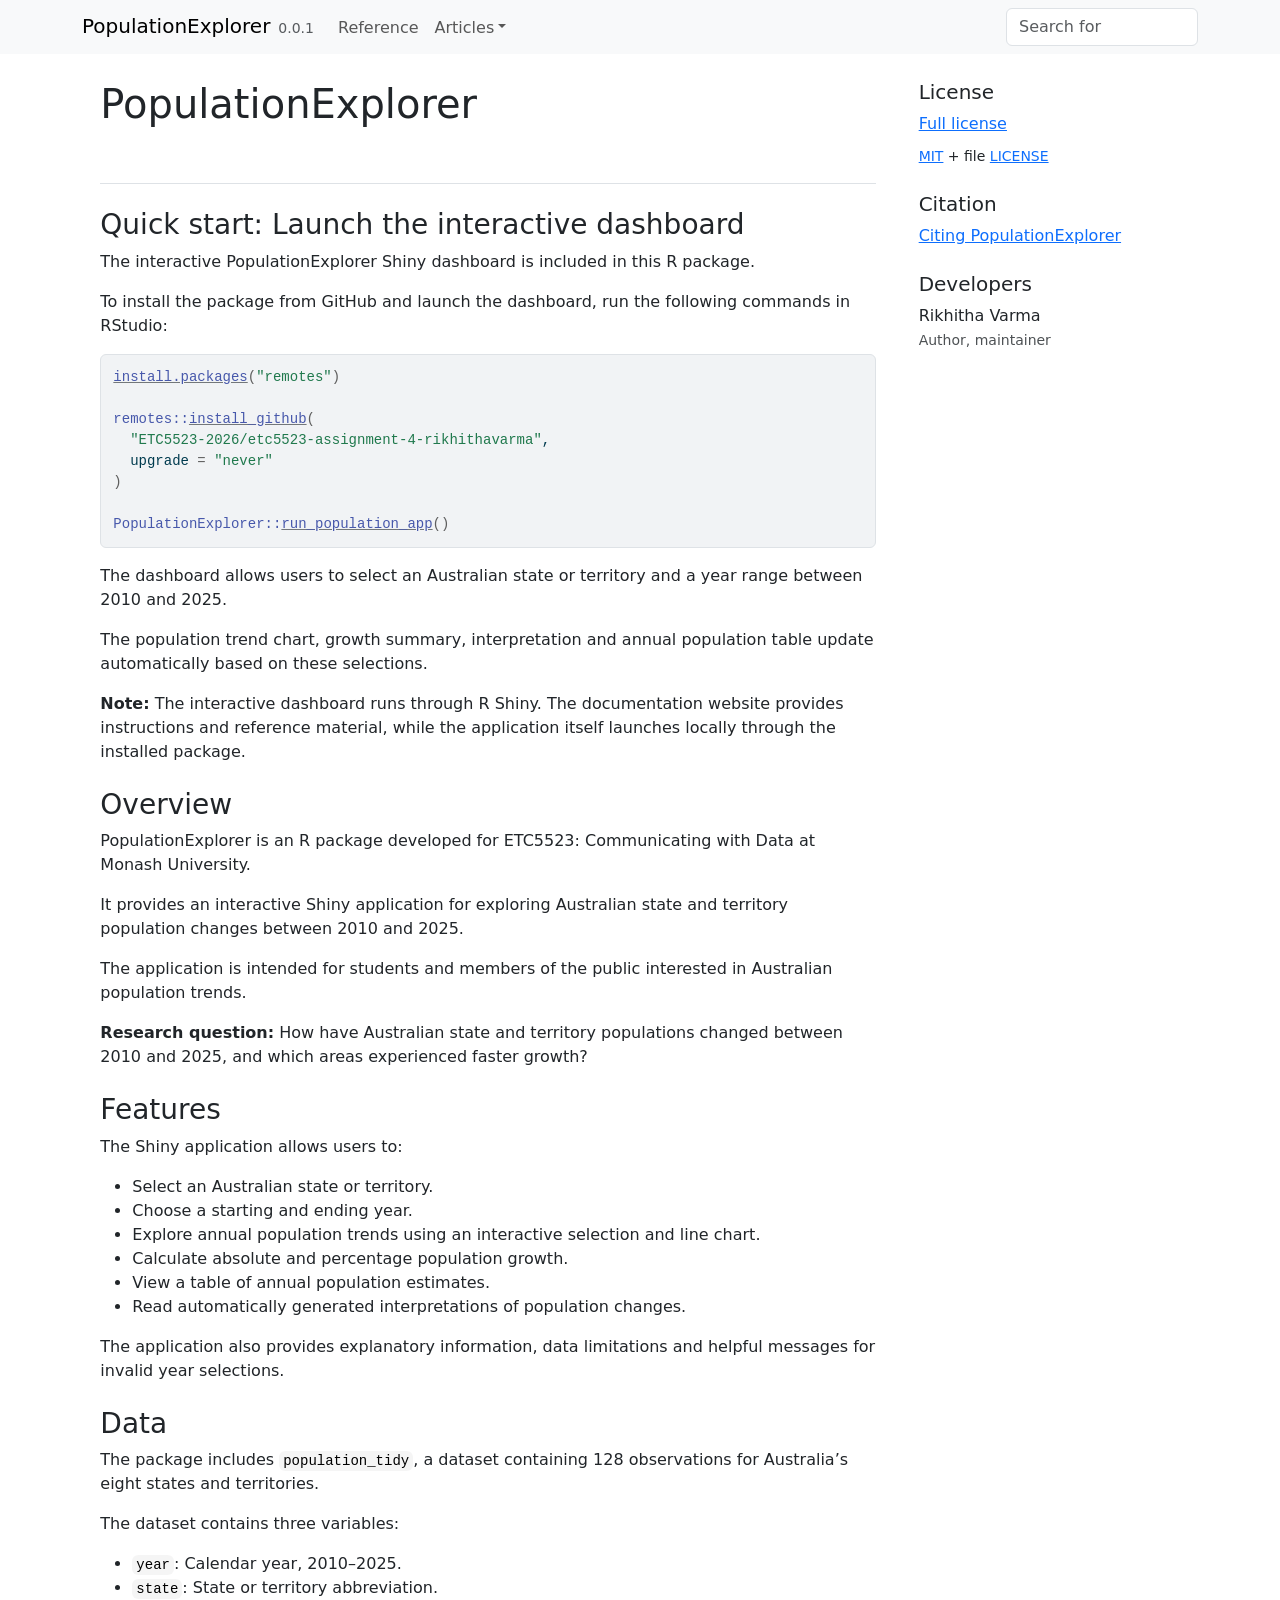
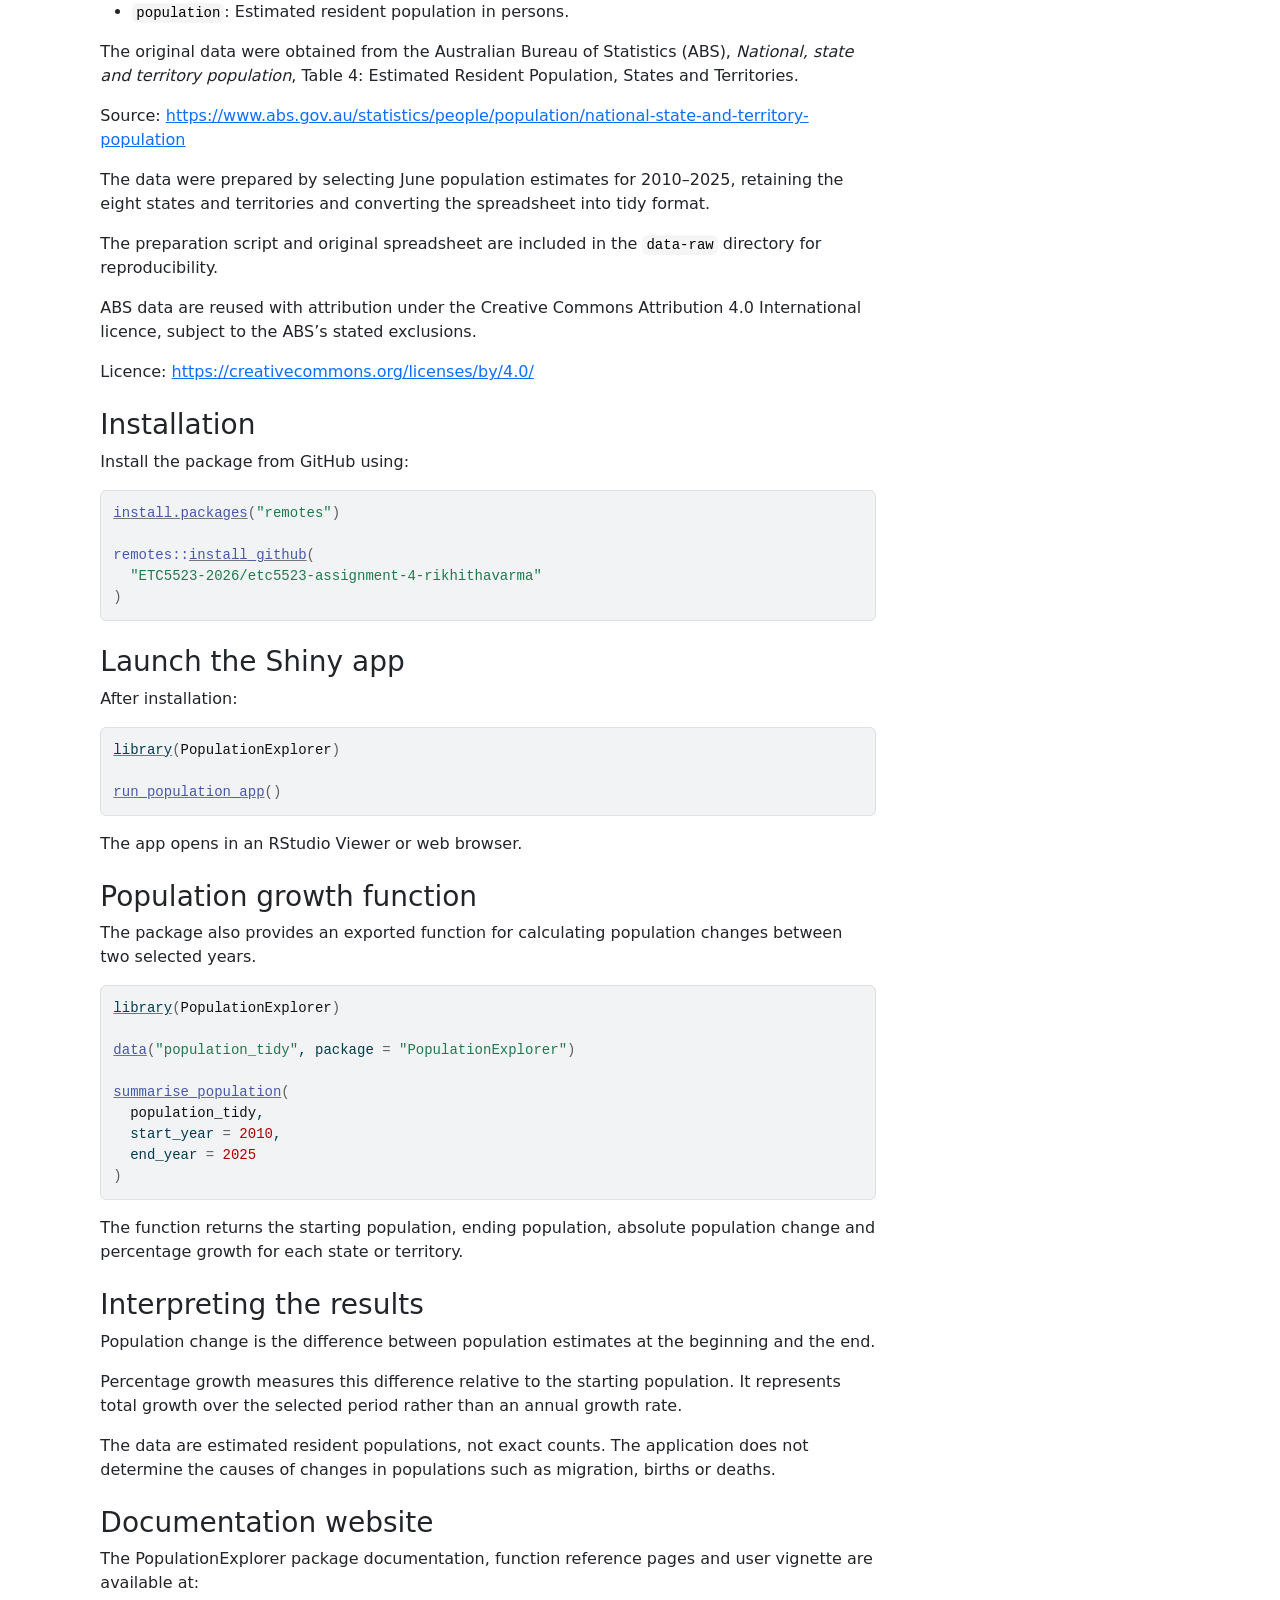
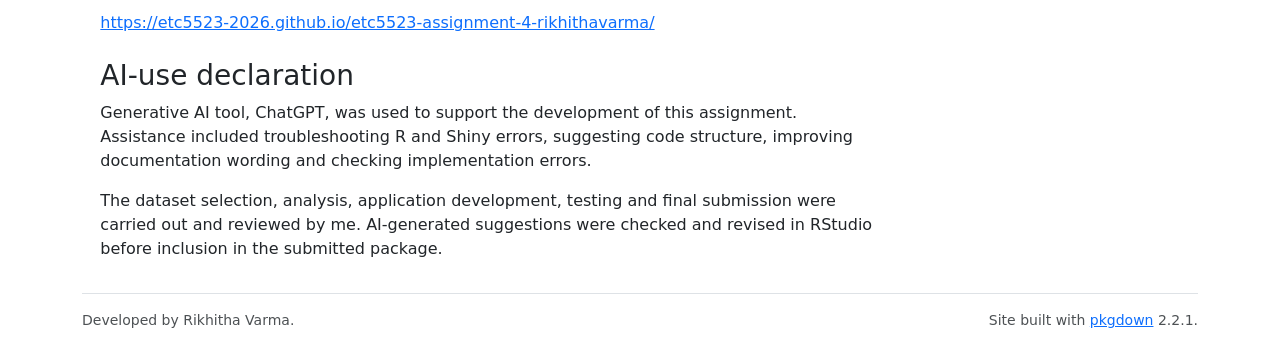
==== commit 5523761f: "Updated pkgdown website with dashboard launch instructions" ====
--- a/docs/index.html
+++ b/docs/index.html
@@ -54,6 +54,24 @@
 <div class="page-header"><h1 id="populationexplorer">PopulationExplorer<a class="anchor" aria-label="anchor" href="#populationexplorer"></a>
 </h1></div>
 <div class="section level2">
+<h2 id="quick-start-launch-the-interactive-dashboard">Quick start: Launch the interactive dashboard<a class="anchor" aria-label="anchor" href="#quick-start-launch-the-interactive-dashboard"></a>
+</h2>
+<p>The interactive PopulationExplorer Shiny dashboard is included in this R package.</p>
+<p>To install the package from GitHub and launch the dashboard, run the following commands in RStudio:</p>
+<div class="sourceCode" id="cb1"><pre class="downlit sourceCode r">
+<code class="sourceCode R"><span><span class="fu"><a href="https://rdrr.io/r/utils/install.packages.html" class="external-link">install.packages</a></span><span class="op">(</span><span class="st">"remotes"</span><span class="op">)</span></span>
+<span></span>
+<span><span class="fu">remotes</span><span class="fu">::</span><span class="fu"><a href="https://remotes.r-lib.org/reference/install_github.html" class="external-link">install_github</a></span><span class="op">(</span></span>
+<span>  <span class="st">"ETC5523-2026/etc5523-assignment-4-rikhithavarma"</span>,</span>
+<span>  upgrade <span class="op">=</span> <span class="st">"never"</span></span>
+<span><span class="op">)</span></span>
+<span></span>
+<span><span class="fu">PopulationExplorer</span><span class="fu">::</span><span class="fu"><a href="reference/run_population_app.html">run_population_app</a></span><span class="op">(</span><span class="op">)</span></span></code></pre></div>
+<p>The dashboard allows users to select an Australian state or territory and a year range between 2010 and 2025.</p>
+<p>The population trend chart, growth summary, interpretation and annual population table update automatically based on these selections.</p>
+<p><strong>Note:</strong> The interactive dashboard runs through R Shiny. The documentation website provides instructions and reference material, while the application itself launches locally through the installed package.</p>
+</div>
+<div class="section level2">
 <h2 id="overview">Overview<a class="anchor" aria-label="anchor" href="#overview"></a>
 </h2>
 <p>PopulationExplorer is an R package developed for ETC5523: Communicating with Data at Monash University.</p>
@@ -99,7 +117,7 @@
 <h2 id="installation">Installation<a class="anchor" aria-label="anchor" href="#installation"></a>
 </h2>
 <p>Install the package from GitHub using:</p>
-<div class="sourceCode" id="cb1"><pre class="downlit sourceCode r">
+<div class="sourceCode" id="cb2"><pre class="downlit sourceCode r">
 <code class="sourceCode R"><span><span class="fu"><a href="https://rdrr.io/r/utils/install.packages.html" class="external-link">install.packages</a></span><span class="op">(</span><span class="st">"remotes"</span><span class="op">)</span></span>
 <span></span>
 <span><span class="fu">remotes</span><span class="fu">::</span><span class="fu"><a href="https://remotes.r-lib.org/reference/install_github.html" class="external-link">install_github</a></span><span class="op">(</span></span>
@@ -110,7 +128,7 @@
 <h2 id="launch-the-shiny-app">Launch the Shiny app<a class="anchor" aria-label="anchor" href="#launch-the-shiny-app"></a>
 </h2>
 <p>After installation:</p>
-<div class="sourceCode" id="cb2"><pre class="downlit sourceCode r">
+<div class="sourceCode" id="cb3"><pre class="downlit sourceCode r">
 <code class="sourceCode R"><span><span class="kw"><a href="https://rdrr.io/r/base/library.html" class="external-link">library</a></span><span class="op">(</span><span class="va">PopulationExplorer</span><span class="op">)</span></span>
 <span></span>
 <span><span class="fu"><a href="reference/run_population_app.html">run_population_app</a></span><span class="op">(</span><span class="op">)</span></span></code></pre></div>
@@ -120,7 +138,7 @@
 <h2 id="population-growth-function">Population growth function<a class="anchor" aria-label="anchor" href="#population-growth-function"></a>
 </h2>
 <p>The package also provides an exported function for calculating population changes between two selected years.</p>
-<div class="sourceCode" id="cb3"><pre class="downlit sourceCode r">
+<div class="sourceCode" id="cb4"><pre class="downlit sourceCode r">
 <code class="sourceCode R"><span><span class="kw"><a href="https://rdrr.io/r/base/library.html" class="external-link">library</a></span><span class="op">(</span><span class="va">PopulationExplorer</span><span class="op">)</span></span>
 <span></span>
 <span><span class="fu"><a href="https://rdrr.io/r/utils/data.html" class="external-link">data</a></span><span class="op">(</span><span class="st">"population_tidy"</span>, package <span class="op">=</span> <span class="st">"PopulationExplorer"</span><span class="op">)</span></span>
@@ -142,12 +160,14 @@
 <div class="section level2">
 <h2 id="documentation-website">Documentation website<a class="anchor" aria-label="anchor" href="#documentation-website"></a>
 </h2>
+<p>The PopulationExplorer package documentation, function reference pages and user vignette are available at:</p>
+<p><a href="https://etc5523-2026.github.io/etc5523-assignment-4-rikhithavarma/" class="external-link uri">https://etc5523-2026.github.io/etc5523-assignment-4-rikhithavarma/</a></p>
 </div>
 <div class="section level2">
 <h2 id="ai-use-declaration">AI-use declaration<a class="anchor" aria-label="anchor" href="#ai-use-declaration"></a>
 </h2>
 <p>Generative AI tool, ChatGPT, was used to support the development of this assignment. Assistance included troubleshooting R and Shiny errors, suggesting code structure, improving documentation wording and checking implementation errors.</p>
-<p>The dataset selection, analysis, application development, testing and final submission were carried out and reviewed by me. AI-generated suggestions were checked and revised in RStudio before inclusion in the submitted package.. ```</p>
+<p>The dataset selection, analysis, application development, testing and final submission were carried out and reviewed by me. AI-generated suggestions were checked and revised in RStudio before inclusion in the submitted package.</p>
 </div>
 </div>
   </main><aside class="col-md-3"><div class="license">
